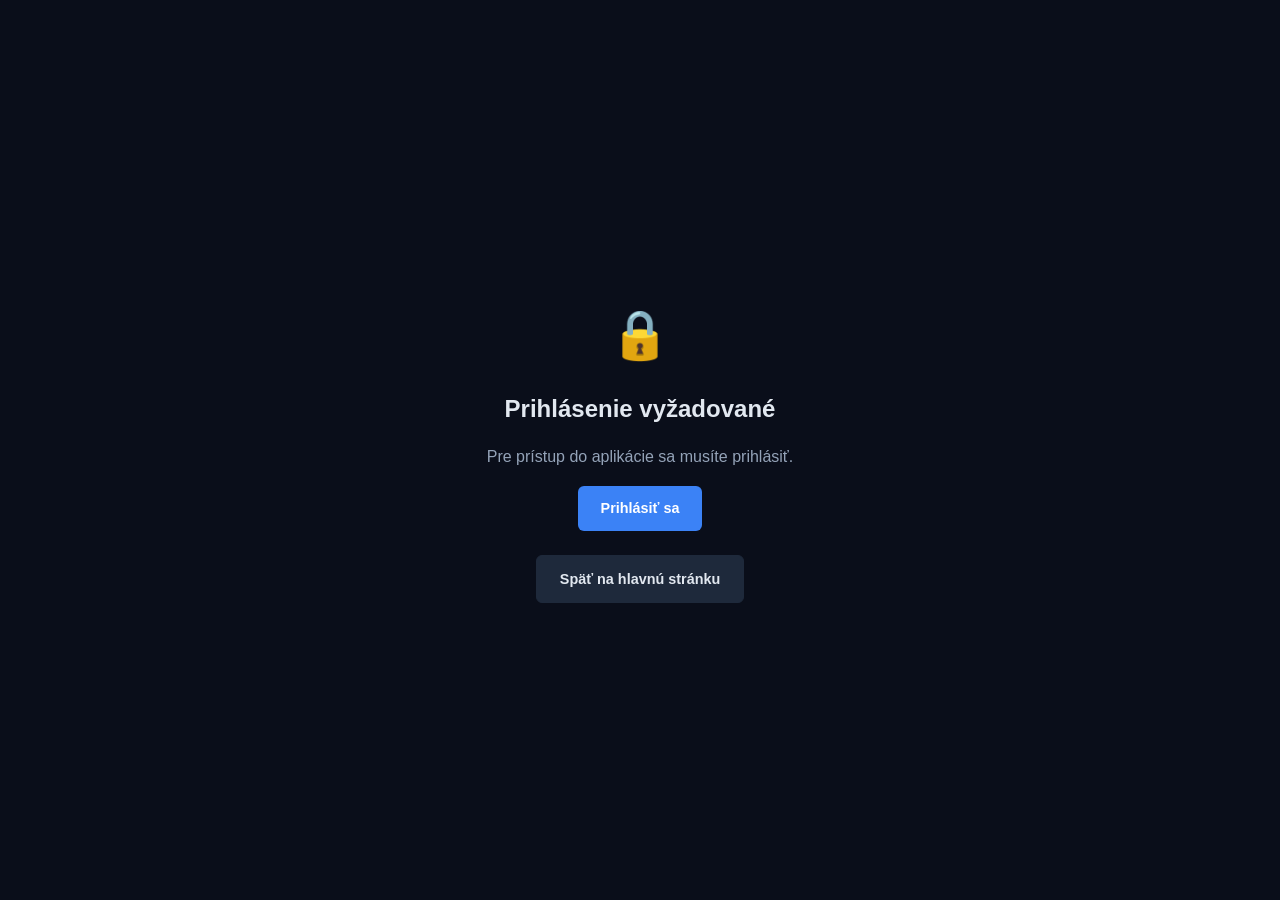
==== site/app/index.html @ be24866a "Initial release: AML Guard — compliance SaaS for SK/CZ" ====
<!DOCTYPE html>
<html lang="sk">
<head>
  <meta charset="UTF-8">
  <meta name="viewport" content="width=device-width, initial-scale=1.0">
  <title>AML Guard — App</title>
  <link rel="stylesheet" href="../css/app.css">
  <style>
    /* ── AUTH STATE ── */
    .auth-checking, .auth-failed { display: flex; min-height: 100vh; align-items: center; justify-content: center; flex-direction: column; gap: 1rem; }
    .auth-checking .spinner { width: 40px; height: 40px; border: 3px solid var(--border); border-top-color: var(--accent); border-radius: 50%; animation: spin 0.8s linear infinite; }
    @keyframes spin { to { transform: rotate(360deg); } }
    .app-shell { display: none; }
  </style>
</head>
<body>

<!-- AUTH CHECKING -->
<div id="auth-checking" class="auth-checking">
  <div class="spinner"></div>
  <p style="color: var(--text-muted);">Načítavam...</p>
</div>

<!-- AUTH FAILED / LOGIN REQUIRED -->
<div id="auth-failed" class="auth-failed" style="display:none;">
  <div style="font-size: 3rem;">🔒</div>
  <h2>Prihlásenie vyžadované</h2>
  <p style="color: var(--text-muted);">Pre prístup do aplikácie sa musíte prihlásiť.</p>
  <a href="login.html" class="btn btn-primary">Prihlásiť sa</a>
  <a href="../index.html" class="btn btn-secondary" style="margin-top: 0.5rem;">Späť na hlavnú stránku</a>
</div>

<!-- APP SHELL -->
<div id="app-shell" class="app-shell">
  <div class="app-layout">
    <!-- Sidebar -->
    <aside class="sidebar" id="sidebar">
      <div class="sidebar-logo"><span>🛡️</span> AML <span>Guard</span></div>
      <nav class="sidebar-nav" id="sidebar-nav">
        <a href="#dashboard" class="active" data-page="dashboard"><span class="nav-icon">📊</span> Dashboard</a>
        
        <div class="nav-section">Dokumenty</div>
        <a href="#policy" data-page="policy"><span class="nav-icon">📋</span> AML Politika</a>
        
        <div class="nav-section">Previerky</div>
        <a href="#cdd" data-page="cdd"><span class="nav-icon">🪪</span> KYC / CDD</a>
        <a href="#ubo" data-page="ubo"><span class="nav-icon">🏛️</span> Register UBO</a>
        
        <div class="nav-section">Reportovanie</div>
        <a href="#str" data-page="str"><span class="nav-icon">🚨</span> Podozrivé obchody</a>
        
        <div class="nav-section">Compliance</div>
        <a href="#training" data-page="training"><span class="nav-icon">🎓</span> Školenia</a>
        
        <div class="nav-section">Nastavenia</div>
        <a href="#settings" data-page="settings"><span class="nav-icon">⚙️</span> Nastavenia</a>
        <a href="#" id="logout-btn" style="color: var(--red);"><span class="nav-icon">🚪</span> Odhlásiť</a>
      </nav>
    </aside>

    <!-- Main Content -->
    <main class="main-content" id="main-content">
      <!-- Top bar -->
      <div class="top-bar" id="top-bar">
        <h1 id="page-title">Dashboard</h1>
        <div class="user-info">
          <span id="user-display-name">Používateľ</span>
          <span style="color: var(--text-muted);">|</span>
          <span id="company-display" style="font-size: 0.85rem;"></span>
        </div>
      </div>

      <!-- Page content -->
      <div id="page-content">
        <!-- Loaded dynamically -->
      </div>
    </main>
  </div>
</div>

<script src="../js/supabase-mock.js"></script>
<script src="../js/app.js"></script>
</body>
</html>
---- site/css/app.css ----
/* ── AML Guard — Application Styles ── */

:root {
  --bg: #0a0e1a;
  --bg-card: #111827;
  --bg-card-hover: #1a2235;
  --text: #e2e8f0;
  --text-muted: #94a3b8;
  --accent: #3b82f6;
  --accent-hover: #2563eb;
  --green: #22c55e;
  --green-bg: rgba(34, 197, 94, 0.1);
  --yellow: #eab308;
  --yellow-bg: rgba(234, 179, 8, 0.1);
  --red: #ef4444;
  --red-bg: rgba(239, 68, 68, 0.1);
  --orange: #f97316;
  --border: #1e293b;
  --radius: 10px;
  --shadow: 0 4px 24px rgba(0, 0, 0, 0.3);
}

* { box-sizing: border-box; margin: 0; padding: 0; }
body {
  font-family: -apple-system, BlinkMacSystemFont, 'Segoe UI', Roboto, sans-serif;
  background: var(--bg);
  color: var(--text);
  line-height: 1.6;
  min-height: 100vh;
}
a { color: var(--accent); text-decoration: none; }
a:hover { text-decoration: underline; }

/* ── LAYOUT ── */
.app-layout {
  display: flex;
  min-height: 100vh;
}

/* ── SIDEBAR ── */
.sidebar {
  width: 240px;
  background: var(--bg-card);
  border-right: 1px solid var(--border);
  padding: 1.5rem;
  display: flex;
  flex-direction: column;
  flex-shrink: 0;
  position: fixed;
  top: 0;
  left: 0;
  height: 100vh;
  z-index: 50;
  overflow-y: auto;
}
.sidebar-logo {
  font-size: 1.1rem;
  font-weight: 700;
  margin-bottom: 2rem;
  display: flex;
  align-items: center;
  gap: 0.5rem;
}
.sidebar-logo span { color: var(--accent); }
.sidebar-nav { flex: 1; }
.sidebar-nav a {
  display: flex;
  align-items: center;
  gap: 0.7rem;
  padding: 0.7rem 0.8rem;
  border-radius: 8px;
  color: var(--text-muted);
  font-size: 0.9rem;
  transition: all 0.2s;
  margin-bottom: 0.2rem;
}
.sidebar-nav a:hover {
  background: var(--bg-card-hover);
  color: var(--text);
  text-decoration: none;
}
.sidebar-nav a.active {
  background: rgba(59, 130, 246, 0.1);
  color: var(--accent);
  font-weight: 600;
}
.sidebar-nav a .nav-icon { font-size: 1.1rem; }
.sidebar-nav .nav-section {
  font-size: 0.7rem;
  text-transform: uppercase;
  letter-spacing: 0.05em;
  color: var(--text-muted);
  padding: 1rem 0.8rem 0.3rem;
  opacity: 0.6;
}

/* ── MAIN CONTENT ── */
.main-content {
  margin-left: 240px;
  flex: 1;
  padding: 1.5rem 2rem;
  max-width: 1100px;
}
@media (max-width: 768px) {
  .sidebar { display: none; }
  .main-content { margin-left: 0; padding: 1rem; }
}

/* ── TOP BAR ── */
.top-bar {
  display: flex;
  align-items: center;
  justify-content: space-between;
  margin-bottom: 2rem;
  padding-bottom: 1rem;
  border-bottom: 1px solid var(--border);
}
.top-bar h1 { font-size: 1.5rem; font-weight: 700; }
.top-bar .user-info {
  display: flex;
  align-items: center;
  gap: 0.8rem;
  font-size: 0.9rem;
  color: var(--text-muted);
}

/* ── CARDS ── */
.card {
  background: var(--bg-card);
  border: 1px solid var(--border);
  border-radius: var(--radius);
  padding: 1.5rem;
  margin-bottom: 1.5rem;
}
.card-header {
  display: flex;
  align-items: center;
  justify-content: space-between;
  margin-bottom: 1rem;
}
.card-header h2 { font-size: 1.1rem; font-weight: 600; }
.card-header .card-action { font-size: 0.85rem; color: var(--accent); cursor: pointer; }

/* ── STATS GRID ── */
.stats-grid {
  display: grid;
  grid-template-columns: repeat(auto-fit, minmax(180px, 1fr));
  gap: 1rem;
  margin-bottom: 1.5rem;
}
.stat-card {
  background: var(--bg-card);
  border: 1px solid var(--border);
  border-radius: var(--radius);
  padding: 1.2rem;
}
.stat-card .stat-value { font-size: 1.8rem; font-weight: 700; }
.stat-card .stat-label { font-size: 0.85rem; color: var(--text-muted); margin-top: 0.2rem; }
.stat-card .stat-icon { font-size: 1.5rem; margin-bottom: 0.5rem; }

/* ── FORMS ── */
.form-group { margin-bottom: 1.2rem; }
.form-group label {
  display: block;
  font-weight: 500;
  margin-bottom: 0.4rem;
  font-size: 0.9rem;
}
.form-group .hint {
  font-size: 0.8rem;
  color: var(--text-muted);
  margin-bottom: 0.4rem;
}
input[type="text"], input[type="email"], input[type="password"], input[type="date"], input[type="number"],
textarea, select {
  width: 100%;
  padding: 0.7rem 0.9rem;
  background: #0f172a;
  border: 1px solid var(--border);
  border-radius: 6px;
  color: var(--text);
  font-size: 0.9rem;
  transition: border-color 0.2s;
  font-family: inherit;
}
input:focus, textarea:focus, select:focus {
  outline: none;
  border-color: var(--accent);
  box-shadow: 0 0 0 3px rgba(59, 130, 246, 0.15);
}
textarea { min-height: 80px; resize: vertical; }
.form-row {
  display: grid;
  grid-template-columns: 1fr 1fr;
  gap: 1rem;
}
@media (max-width: 640px) { .form-row { grid-template-columns: 1fr; } }

/* ── BUTTONS ── */
.btn {
  display: inline-flex; align-items: center; gap: 0.5rem;
  padding: 0.7rem 1.4rem; border-radius: 6px; font-weight: 600;
  font-size: 0.9rem; cursor: pointer; transition: all 0.2s; border: none;
}
.btn-primary { background: var(--accent); color: white; }
.btn-primary:hover { background: var(--accent-hover); transform: translateY(-1px); }
.btn-primary:disabled { opacity: 0.5; cursor: not-allowed; transform: none; }
.btn-secondary { background: #1e293b; color: var(--text); border: 1px solid var(--border); }
.btn-secondary:hover { background: #334155; }
.btn-success { background: var(--green); color: white; }
.btn-danger { background: var(--red); color: white; }
.btn-sm { padding: 0.4rem 0.8rem; font-size: 0.8rem; }
.btn-group { display: flex; gap: 0.7rem; flex-wrap: wrap; margin-top: 1rem; }

/* ── TABLES ── */
.table-container { overflow-x: auto; }
table {
  width: 100%; border-collapse: collapse; font-size: 0.9rem;
}
th {
  text-align: left; padding: 0.7rem 0.8rem; font-weight: 600;
  color: var(--text-muted); border-bottom: 1px solid var(--border);
  font-size: 0.8rem;
}
td {
  padding: 0.7rem 0.8rem; border-bottom: 1px solid rgba(255, 255, 255, 0.03);
}
tr:hover td { background: rgba(59, 130, 246, 0.03); }
tr:last-child td { border-bottom: none; }

/* ── BADGES / TAGS ── */
.badge {
  display: inline-flex; align-items: center; gap: 0.3rem;
  padding: 0.2rem 0.6rem; border-radius: 12px; font-size: 0.75rem;
  font-weight: 600;
}
.badge-green { background: var(--green-bg); color: var(--green); }
.badge-yellow { background: var(--yellow-bg); color: var(--yellow); }
.badge-red { background: var(--red-bg); color: var(--red); }
.badge-blue { background: rgba(59, 130, 246, 0.1); color: var(--accent); }

/* ── COMPLIANCE SCORE ── */
.score-circle {
  width: 80px; height: 80px; border-radius: 50%;
  display: flex; align-items: center; justify-content: center;
  font-size: 1.5rem; font-weight: 800;
  margin: 0 auto 0.5rem;
}
.score-circle.excellent { background: var(--green-bg); color: var(--green); border: 3px solid var(--green); }
.score-circle.good { background: var(--yellow-bg); color: var(--yellow); border: 3px solid var(--yellow); }
.score-circle.poor { background: var(--red-bg); color: var(--red); border: 3px solid var(--red); }

/* ── MODAL ── */
.modal-overlay {
  display: none; position: fixed; top: 0; left: 0; right: 0; bottom: 0;
  background: rgba(0, 0, 0, 0.6); z-index: 100; align-items: center; justify-content: center;
}
.modal-overlay.active { display: flex; }
.modal {
  background: var(--bg-card); border: 1px solid var(--border);
  border-radius: var(--radius); padding: 2rem; max-width: 500px; width: 90%;
  max-height: 80vh; overflow-y: auto;
}
.modal h2 { margin-bottom: 1rem; }

/* ── AUTH PAGES ── */
.auth-page {
  display: flex; min-height: 100vh; align-items: center; justify-content: center;
  padding: 1.5rem;
}
.auth-card {
  background: var(--bg-card); border: 1px solid var(--border);
  border-radius: var(--radius); padding: 2.5rem; max-width: 420px; width: 100%;
}
.auth-card .logo { font-size: 1.5rem; font-weight: 700; text-align: center; margin-bottom: 2rem; }
.auth-card .logo span { color: var(--accent); }
.auth-card .tabs {
  display: flex; border-bottom: 1px solid var(--border); margin-bottom: 1.5rem;
}
.auth-card .tab {
  flex: 1; text-align: center; padding: 0.8rem; cursor: pointer;
  color: var(--text-muted); font-weight: 500; border-bottom: 2px solid transparent;
}
.auth-card .tab.active { color: var(--accent); border-bottom-color: var(--accent); }
.auth-card .error { color: var(--red); font-size: 0.85rem; margin-top: 0.5rem; display: none; }
.auth-card .error.show { display: block; }
.auth-card .success { color: var(--green); font-size: 0.85rem; margin-top: 0.5rem; display: none; }
.auth-card .success.show { display: block; }

/* ── STATUS CHECKLIST ── */
.checklist { list-style: none; }
.checklist li {
  padding: 0.5rem 0; display: flex; align-items: center; gap: 0.7rem;
  border-bottom: 1px solid rgba(255, 255, 255, 0.03);
}
.checklist li:last-child { border-bottom: none; }
.checklist .check { width: 20px; text-align: center; }
.checklist .check.done { color: var(--green); }
.checklist .check.missing { color: var(--text-muted); }

/* ── RESPONSIVE ── */
@media (max-width: 640px) {
  .stats-grid { grid-template-columns: repeat(2, 1fr); }
  .btn-group { flex-direction: column; }
  .btn-group .btn { width: 100%; justify-content: center; }
}
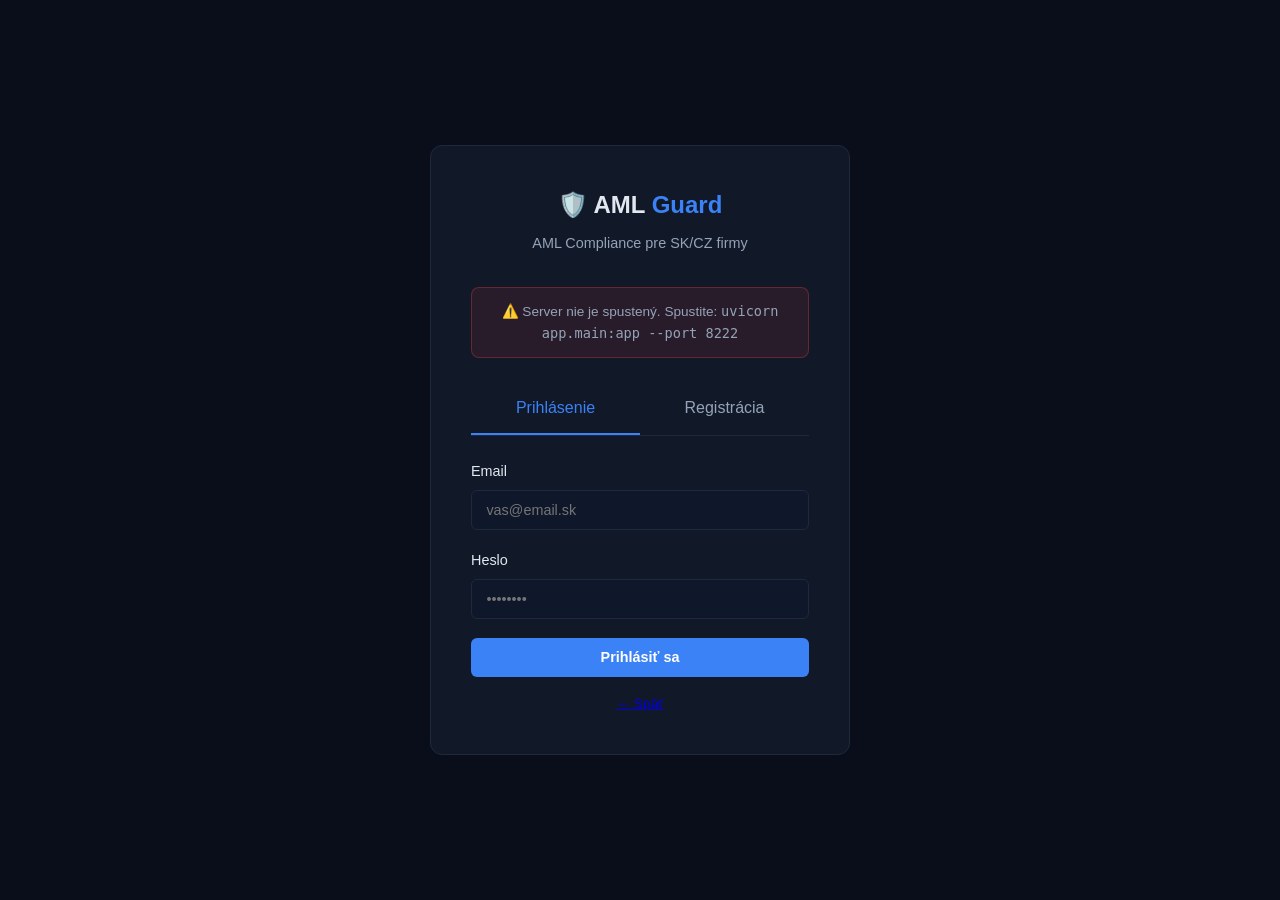
==== commit f102b4d1: "Full backend + frontend connected to real API - FastAPI backend with 22 REST endpoints - JWT auth, S" ====
--- a/site/app/index.html
+++ b/site/app/index.html
@@ -4,81 +4,532 @@
   <meta charset="UTF-8">
   <meta name="viewport" content="width=device-width, initial-scale=1.0">
   <title>AML Guard — App</title>
-  <link rel="stylesheet" href="../css/app.css">
   <style>
-    /* ── AUTH STATE ── */
-    .auth-checking, .auth-failed { display: flex; min-height: 100vh; align-items: center; justify-content: center; flex-direction: column; gap: 1rem; }
-    .auth-checking .spinner { width: 40px; height: 40px; border: 3px solid var(--border); border-top-color: var(--accent); border-radius: 50%; animation: spin 0.8s linear infinite; }
+    * { box-sizing: border-box; margin: 0; padding: 0; }
+    :root { --bg: #0a0e1a; --bg-card: #111827; --text: #e2e8f0; --text-muted: #94a3b8; --accent: #3b82f6; --green: #22c55e; --green-bg: rgba(34,197,94,0.1); --yellow: #eab308; --yellow-bg: rgba(234,179,8,0.1); --red: #ef4444; --red-bg: rgba(239,68,68,0.1); --border: #1e293b; --radius: 10px; }
+    body { font-family: -apple-system, BlinkMacSystemFont, 'Segoe UI', Roboto, sans-serif; background: var(--bg); color: var(--text); line-height: 1.6; min-height: 100vh; }
+    a { color: var(--accent); text-decoration: none; }
+
+    .loading-full { display: flex; min-height: 100vh; align-items: center; justify-content: center; flex-direction: column; gap: 1rem; }
+    .spinner { width: 40px; height: 40px; border: 3px solid var(--border); border-top-color: var(--accent); border-radius: 50%; animation: spin .8s linear infinite; }
     @keyframes spin { to { transform: rotate(360deg); } }
-    .app-shell { display: none; }
+
+    .app-layout { display: flex; min-height: 100vh; }
+    .sidebar { width: 230px; background: var(--bg-card); border-right: 1px solid var(--border); padding: 1.5rem; display: flex; flex-direction: column; flex-shrink: 0; position: fixed; top: 0; left: 0; height: 100vh; overflow-y: auto; }
+    .sidebar-logo { font-size: 1.1rem; font-weight: 700; margin-bottom: 2rem; } .sidebar-logo span { color: var(--accent); }
+    .sidebar-nav a { display: flex; align-items: center; gap: .7rem; padding: .7rem .8rem; border-radius: 8px; color: var(--text-muted); font-size: .9rem; margin-bottom: .2rem; }
+    .sidebar-nav a:hover { background: rgba(59,130,246,0.1); color: var(--text); }
+    .sidebar-nav a.active { background: rgba(59,130,246,0.15); color: var(--accent); font-weight: 600; }
+    .sidebar-nav .sec { font-size: .7rem; text-transform: uppercase; letter-spacing: .05em; color: var(--text-muted); padding: 1rem .8rem .3rem; opacity: .6; }
+    .sidebar-nav #logout-btn { color: var(--red); margin-top: 1rem; }
+
+    .main-content { margin-left: 230px; flex: 1; padding: 1.5rem 2rem; max-width: 1100px; }
+
+    .top-bar { display: flex; align-items: center; justify-content: space-between; margin-bottom: 2rem; padding-bottom: 1rem; border-bottom: 1px solid var(--border); }
+    .top-bar h1 { font-size: 1.4rem; font-weight: 700; }
+    .top-bar .info { font-size: .85rem; color: var(--text-muted); text-align: right; }
+
+    .card { background: var(--bg-card); border: 1px solid var(--border); border-radius: var(--radius); padding: 1.5rem; margin-bottom: 1.5rem; }
+    .card-h { display: flex; align-items: center; justify-content: space-between; margin-bottom: 1rem; }
+    .card-h h2 { font-size: 1.1rem; font-weight: 600; }
+
+    .stats-grid { display: grid; grid-template-columns: repeat(auto-fit, minmax(160px, 1fr)); gap: 1rem; margin-bottom: 1.5rem; }
+    .stat-card { background: var(--bg-card); border: 1px solid var(--border); border-radius: var(--radius); padding: 1.2rem; text-align: center; }
+    .stat-card .val { font-size: 1.8rem; font-weight: 700; }
+    .stat-card .lbl { font-size: .8rem; color: var(--text-muted); margin-top: .2rem; }
+    .stat-card .ico { font-size: 1.5rem; margin-bottom: .5rem; }
+
+    .btn { display: inline-flex; align-items: center; gap: .5rem; padding: .7rem 1.4rem; border-radius: 6px; font-weight: 600; font-size: .9rem; cursor: pointer; border: none; transition: all .2s; }
+    .btn-primary { background: var(--accent); color: white; } .btn-primary:hover { background: #2563eb; }
+    .btn-secondary { background: #1e293b; color: var(--text); border: 1px solid var(--border); } .btn-secondary:hover { background: #334155; }
+    .btn-group { display: flex; gap: .7rem; flex-wrap: wrap; margin-top: 1rem; }
+    .btn-sm { padding: .4rem .8rem; font-size: .8rem; }
+
+    .badge { display: inline-flex; padding: .15rem .5rem; border-radius: 10px; font-size: .75rem; font-weight: 600; }
+    .badge-green { background: var(--green-bg); color: var(--green); }
+    .badge-red { background: var(--red-bg); color: var(--red); }
+    .badge-yellow { background: var(--yellow-bg); color: var(--yellow); }
+    .badge-blue { background: rgba(59,130,246,0.1); color: var(--accent); }
+
+    .score-circle { width: 80px; height: 80px; border-radius: 50%; display: flex; align-items: center; justify-content: center; font-size: 1.5rem; font-weight: 800; margin: 0 auto .5rem; }
+    .score-circle.good { background: var(--green-bg); color: var(--green); border: 3px solid var(--green); }
+    .score-circle.ok { background: var(--yellow-bg); color: var(--yellow); border: 3px solid var(--yellow); }
+    .score-circle.bad { background: var(--red-bg); color: var(--red); border: 3px solid var(--red); }
+
+    .checklist { list-style: none; }
+    .checklist li { padding: .5rem 0; display: flex; align-items: center; gap: .7rem; border-bottom: 1px solid rgba(255,255,255,.03); }
+    .checklist li:last-child { border-bottom: none; }
+    .checklist .check.done { color: var(--green); }
+    .checklist .check.miss { color: var(--text-muted); }
+
+    .table-wrap { overflow-x: auto; }
+    table { width: 100%; border-collapse: collapse; font-size: .9rem; }
+    th { text-align: left; padding: .7rem .8rem; font-weight: 600; color: var(--text-muted); border-bottom: 1px solid var(--border); font-size: .8rem; }
+    td { padding: .7rem .8rem; border-bottom: 1px solid rgba(255,255,255,.03); }
+    tr:hover td { background: rgba(59,130,246,.03); }
+
+    .form-group { margin-bottom: 1.2rem; }
+    .form-group label { display: block; font-weight: 500; margin-bottom: .4rem; font-size: .9rem; }
+    .form-group .hint { font-size: .8rem; color: var(--text-muted); margin-bottom: .4rem; }
+    input, textarea, select { width: 100%; padding: .7rem .9rem; background: #0f172a; border: 1px solid var(--border); border-radius: 6px; color: var(--text); font-size: .9rem; font-family: inherit; }
+    input:focus, textarea:focus, select:focus { outline: none; border-color: var(--accent); }
+    .form-row { display: grid; grid-template-columns: 1fr 1fr; gap: 1rem; }
+
+    .page { display: none; }
+    .page.active { display: block; }
+
+    pre.policy-text { background: #0f172a; padding: 1rem; border-radius: 8px; font-size: .8rem; line-height: 1.4; max-height: 400px; overflow-y: auto; white-space: pre-wrap; color: #cbd5e1; }
+    .status-bar { background: rgba(59,130,246,.08); border: 1px solid rgba(59,130,246,.2); border-radius: 8px; padding: .5rem .8rem; font-size: .8rem; color: var(--text-muted); margin-bottom: 1.5rem; display: flex; justify-content: space-between; }
+    .status-bar strong { color: var(--accent); }
+
+    @media (max-width: 768px) { .sidebar { display: none; } .main-content { margin-left: 0; padding: 1rem; } .stats-grid { grid-template-columns: repeat(2, 1fr); } .form-row { grid-template-columns: 1fr; } }
   </style>
 </head>
 <body>
 
-<!-- AUTH CHECKING -->
-<div id="auth-checking" class="auth-checking">
+<div id="checking" class="loading-full">
   <div class="spinner"></div>
-  <p style="color: var(--text-muted);">Načítavam...</p>
+  <p style="color:var(--text-muted);">Prihlasujem...</p>
 </div>
 
-<!-- AUTH FAILED / LOGIN REQUIRED -->
-<div id="auth-failed" class="auth-failed" style="display:none;">
-  <div style="font-size: 3rem;">🔒</div>
-  <h2>Prihlásenie vyžadované</h2>
-  <p style="color: var(--text-muted);">Pre prístup do aplikácie sa musíte prihlásiť.</p>
-  <a href="login.html" class="btn btn-primary">Prihlásiť sa</a>
-  <a href="../index.html" class="btn btn-secondary" style="margin-top: 0.5rem;">Späť na hlavnú stránku</a>
-</div>
-
-<!-- APP SHELL -->
-<div id="app-shell" class="app-shell">
+<div id="app-shell" style="display:none;">
   <div class="app-layout">
-    <!-- Sidebar -->
-    <aside class="sidebar" id="sidebar">
+    <aside class="sidebar">
       <div class="sidebar-logo"><span>🛡️</span> AML <span>Guard</span></div>
-      <nav class="sidebar-nav" id="sidebar-nav">
-        <a href="#dashboard" class="active" data-page="dashboard"><span class="nav-icon">📊</span> Dashboard</a>
-        
-        <div class="nav-section">Dokumenty</div>
-        <a href="#policy" data-page="policy"><span class="nav-icon">📋</span> AML Politika</a>
-        
-        <div class="nav-section">Previerky</div>
-        <a href="#cdd" data-page="cdd"><span class="nav-icon">🪪</span> KYC / CDD</a>
-        <a href="#ubo" data-page="ubo"><span class="nav-icon">🏛️</span> Register UBO</a>
-        
-        <div class="nav-section">Reportovanie</div>
-        <a href="#str" data-page="str"><span class="nav-icon">🚨</span> Podozrivé obchody</a>
-        
-        <div class="nav-section">Compliance</div>
-        <a href="#training" data-page="training"><span class="nav-icon">🎓</span> Školenia</a>
-        
-        <div class="nav-section">Nastavenia</div>
-        <a href="#settings" data-page="settings"><span class="nav-icon">⚙️</span> Nastavenia</a>
-        <a href="#" id="logout-btn" style="color: var(--red);"><span class="nav-icon">🚪</span> Odhlásiť</a>
+      <nav class="sidebar-nav">
+        <a href="#" data-page="dashboard" class="active">📊 Dashboard</a>
+        <div class="sec">Dokumenty</div>
+        <a href="#" data-page="policy">📋 AML politika</a>
+        <div class="sec">Previerky</div>
+        <a href="#" data-page="cdd">🪪 KYC / CDD</a>
+        <a href="#" data-page="ubo">🏛️ Register UBO</a>
+        <div class="sec">Reportovanie</div>
+        <a href="#" data-page="str">🚨 Podozrivé obchody</a>
+        <div class="sec">Compliance</div>
+        <a href="#" data-page="training">🎓 Školenia</a>
+        <div class="sec">Nastavenia</div>
+        <a href="#" data-page="settings">⚙️ Nastavenia</a>
+        <a href="#" id="logout-btn">🚪 Odhlásiť</a>
       </nav>
     </aside>
-
-    <!-- Main Content -->
-    <main class="main-content" id="main-content">
-      <!-- Top bar -->
-      <div class="top-bar" id="top-bar">
+    <main class="main-content">
+      <div class="top-bar">
         <h1 id="page-title">Dashboard</h1>
-        <div class="user-info">
-          <span id="user-display-name">Používateľ</span>
-          <span style="color: var(--text-muted);">|</span>
-          <span id="company-display" style="font-size: 0.85rem;"></span>
+        <div class="info">
+          <div id="user-name">—</div>
+          <div id="company-name" style="font-size:.8rem;opacity:.7;">—</div>
         </div>
       </div>
 
-      <!-- Page content -->
-      <div id="page-content">
-        <!-- Loaded dynamically -->
-      </div>
+      <div id="page-dashboard" class="page active"></div>
+      <div id="page-policy" class="page"></div>
+      <div id="page-cdd" class="page"></div>
+      <div id="page-ubo" class="page"></div>
+      <div id="page-str" class="page"></div>
+      <div id="page-training" class="page"></div>
+      <div id="page-settings" class="page"></div>
     </main>
   </div>
 </div>
 
-<script src="../js/supabase-mock.js"></script>
-<script src="../js/app.js"></script>
+<script src="../js/api.js"></script>
+<script>
+// ─── APP STATE ───
+let currentPage = 'dashboard';
+let userData = null;
+
+// ─── AUTH CHECK ───
+(async function() {
+  const token = API.token;
+  if (!token) { window.location.href = 'login.html'; return; }
+  
+  try {
+    userData = await API.auth.me();
+    document.getElementById('checking').style.display = 'none';
+    document.getElementById('app-shell').style.display = 'block';
+    document.getElementById('user-name').textContent = userData.user.full_name;
+    document.getElementById('company-name').textContent = userData.company?.name || '';
+    setupNav();
+    showPage('dashboard');
+  } catch(e) {
+    console.error('Auth failed:', e);
+    API.token = null;
+    window.location.href = 'login.html';
+  }
+})();
+
+function setupNav() {
+  document.querySelectorAll('.sidebar-nav a[data-page]').forEach(el => {
+    el.addEventListener('click', e => {
+      e.preventDefault();
+      showPage(el.dataset.page);
+    });
+  });
+  document.getElementById('logout-btn').addEventListener('click', e => {
+    e.preventDefault();
+    API.auth.logout();
+    window.location.href = 'login.html';
+  });
+}
+
+function showPage(page) {
+  currentPage = page;
+  document.querySelectorAll('.sidebar-nav a[data-page]').forEach(el => el.classList.toggle('active', el.dataset.page === page));
+  document.querySelectorAll('.page').forEach(el => el.classList.remove('active'));
+  const titles = { dashboard:'Dashboard', policy:'AML politika', cdd:'KYC / CDD', ubo:'Register UBO', str:'Podozrivé obchody', training:'Školenia', settings:'Nastavenia' };
+  document.getElementById('page-title').textContent = titles[page] || 'Dashboard';
+  document.getElementById(`page-${page}`).classList.add('active');
+  
+  switch(page) {
+    case 'dashboard': renderDashboard(); break;
+    case 'policy': renderPolicyPage(); break;
+    case 'cdd': renderCDDPage(); break;
+    case 'ubo': renderUBOPage(); break;
+    case 'str': renderSTRPage(); break;
+    case 'training': renderTrainingPage(); break;
+    case 'settings': renderSettingsPage(); break;
+  }
+}
+
+// ─── DASHBOARD ───
+async function renderDashboard() {
+  try { userData = await API.auth.me(); } catch(e) {}
+  const d = userData.dashboard;
+  const c = userData.company;
+  
+  const scoreClass = d.compliance_score >= 80 ? 'good' : d.compliance_score >= 50 ? 'ok' : 'bad';
+  const scoreEmoji = d.compliance_score >= 80 ? '🟢' : d.compliance_score >= 50 ? '🟡' : '🔴';
+  
+  document.getElementById('page-dashboard').innerHTML = `
+    <div class="stats-grid">
+      <div class="stat-card"><div class="ico">📋</div><div class="val">${d.stats.policies ? '✅' : '❌'}</div><div class="lbl">AML politika</div></div>
+      <div class="stat-card"><div class="ico">🪪</div><div class="val">${d.stats.cdd_records}</div><div class="lbl">KYC záznamov</div></div>
+      <div class="stat-card"><div class="ico">🏛️</div><div class="val">${d.stats.ubo_records}</div><div class="lbl">UBO záznamov</div></div>
+      <div class="stat-card"><div class="ico">${d.stats.training_valid ? '✅' : '⚠️'}</div><div class="val">${d.stats.training_valid ? 'OK' : 'Chýba'}</div><div class="lbl">Školenie</div></div>
+    </div>
+    <div style="display:grid;grid-template-columns:1fr 1fr;gap:1.5rem;">
+      <div class="card" style="text-align:center;">
+        <h2 style="margin-bottom:1rem;">${scoreEmoji} Compliance Score</h2>
+        <div class="score-circle ${scoreClass}">${d.compliance_score}%</div>
+        <p style="color:var(--text-muted);font-size:.85rem;">
+          ${d.compliance_score === 100 ? 'Všetko v poriadku.' : d.compliance_score >= 80 ? 'Dobrý stav.' : d.compliance_score >= 50 ? 'Niektoré veci chýbajú.' : 'Viaceré povinnosti nie sú splnené.'}
+        </p>
+      </div>
+      <div class="card">
+        <h2 style="margin-bottom:1rem;">📌 Čo treba</h2>
+        <ul class="checklist">
+          ${d.checklist.map(x => `<li><span class="check ${x.done ? 'done' : 'miss'}">${x.done ? '✓' : '○'}</span><span>${x.done ? '✅ ' : ''}${x.item}</span></li>`).join('')}
+        </ul>
+      </div>
+    </div>
+    <div class="card" style="margin-top:1rem;">
+      <h2 style="margin-bottom:.8rem;">⚡ Rýchle akcie</h2>
+      <div class="btn-group">
+        <button class="btn btn-primary" onclick="showPage('policy')">📋 ${d.stats.policies ? 'Upraviť' : 'Vytvoriť'} AML politiku</button>
+        <button class="btn btn-secondary" onclick="showPage('cdd')">🪪 Nová KYC previerka</button>
+        <button class="btn btn-secondary" onclick="showPage('training')">🎓 Školenie</button>
+      </div>
+    </div>
+  `;
+}
+
+// ─── POLICY PAGE ───
+async function renderPolicyPage() {
+  const el = document.getElementById('page-policy');
+  try {
+    const data = await API.policy.list();
+    if (data.policies.length > 0) {
+      const p = data.policies[0];
+      el.innerHTML = `
+        <div class="status-bar"><span>✅ Aktívna politika od ${new Date(p.created_at).toLocaleDateString('sk-SK')}</span><strong>v.${p.version}</strong></div>
+        <div class="card">
+          <div class="card-h"><h2>📋 AML politika</h2><button class="btn btn-sm btn-primary" onclick="generatePolicyForm()">+ Nová verzia</button></div>
+          <p style="color:var(--text-muted);margin-bottom:1rem;">Aktívna politika je platná do ${new Date(p.valid_until).toLocaleDateString('sk-SK')}.</p>
+          <div class="btn-group">
+            <button class="btn btn-secondary btn-sm" onclick="generatePolicyForm()">📝 Upraviť</button>
+            <button class="btn btn-secondary btn-sm" onclick="if(confirm('PDF report bol vygenerovaný na serveri.')){}">📥 Stiahnuť PDF</button>
+          </div>
+        </div>
+      `;
+    } else {
+      generatePolicyForm();
+    }
+  } catch(e) {
+    el.innerHTML = `<div class="card"><p style="color:var(--red);">Chyba: ${e.message}</p></div>`;
+  }
+}
+
+function generatePolicyForm() {
+  const el = document.getElementById('page-policy');
+  const c = userData.company;
+  el.innerHTML = `
+    <div class="card">
+      <div class="card-h"><h2>📝 Generovať AML politiku</h2></div>
+      <div class="form-group"><label>Názov spoločnosti</label><input id="gp_name" value="${c?.name || ''}"></div>
+      <div class="form-row">
+        <div class="form-group"><label>IČO</label><input id="gp_ico" value="${c?.ico || ''}"></div>
+        <div class="form-group"><label>Počet zamestnancov</label><input id="gp_emp" value="${c?.employee_count || 1}"></div>
+      </div>
+      <div class="form-group"><label>Zodpovedná osoba</label><input id="gp_co" value="${userData.user.full_name}"></div>
+      <div class="form-group"><label>Kontakt (CO)</label><input id="gp_contact" value="${userData.user.email}"></div>
+      <div class="form-row">
+        <div class="form-group"><label>Typ činnosti</label><select id="gp_type"><option value="realestate">Realitná kancelária</option><option value="accounting">Účtovná firma</option><option value="auto">Predajca áut</option></select></div>
+        <div class="form-group"><label>Miera rizika</label><select id="gp_risk"><option value="low">Nízka</option><option value="medium">Stredná</option><option value="high">Vysoká</option></select></div>
+      </div>
+      <div class="btn-group">
+        <button class="btn btn-primary" onclick="doGeneratePolicy()">📄 Vygenerovať</button>
+        <button class="btn btn-secondary" onclick="showPage('policy')">← Späť</button>
+      </div>
+    </div>
+  `;
+}
+
+async function doGeneratePolicy() {
+  const btn = document.querySelector('#page-policy .btn-primary');
+  btn.disabled = true; btn.innerHTML = 'Generujem...';
+  
+  try {
+    const result = await API.policy.generate({
+      company_name: document.getElementById('gp_name').value,
+      ico: document.getElementById('gp_ico').value,
+      business_type: document.getElementById('gp_type').value,
+      employee_count: document.getElementById('gp_emp').value,
+      co_name: document.getElementById('gp_co').value,
+      co_contact: document.getElementById('gp_contact').value,
+      risk_level: document.getElementById('gp_risk').value,
+    });
+    
+    document.getElementById('page-policy').innerHTML = `
+      <div class="status-bar" style="border-color:rgba(34,197,94,.3);background:rgba(34,197,94,.08);"><span>✅ Politika vygenerovaná</span><strong>v.${result.version}</strong></div>
+      <div class="card">
+        <h2 style="margin-bottom:1rem;">📄 AML politika — náhľad</h2>
+        <div class="policy-text">${result.policy_text.replace(/\n/g, '<br>')}</div>
+        <div class="btn-group" style="margin-top:1rem;">
+          <button class="btn btn-primary" onclick="showPage('policy')">← Späť na prehľad</button>
+          <button class="btn btn-secondary" onclick="showPage('dashboard')">📊 Dashboard</button>
+        </div>
+      </div>
+    `;
+  } catch(e) {
+    alert('Chyba: ' + e.message);
+    btn.disabled = false; btn.innerHTML = 'Vygenerovať';
+  }
+}
+
+// ─── CDD PAGE ───
+async function renderCDDPage() {
+  const el = document.getElementById('page-cdd');
+  try {
+    const data = await API.cdd.list();
+    let rows = '';
+    (data.records || []).forEach(r => {
+      const riskBadge = r.risk_level === 'low' ? 'badge-green' : r.risk_level === 'medium' ? 'badge-yellow' : 'badge-red';
+      rows += `<tr><td>${r.first_name || ''} ${r.last_name}</td><td>${r.id_document_type || '-'}</td><td><span class="badge ${riskBadge}">${r.risk_level}</span>${r.is_pep ? ' <span class="badge badge-yellow">PEP</span>' : ''}</td><td><span class="badge ${r.id_verified ? 'badge-green' : 'badge-yellow'}">${r.id_verified ? 'Overené' : 'Neoverené'}</span></td><td>${new Date(r.created_at).toLocaleDateString('sk-SK')}</td></tr>`;
+    });
+    el.innerHTML = `
+      <div class="card">
+        <div class="card-h"><h2>🪪 KYC / CDD previerky</h2><button class="btn btn-sm btn-primary" onclick="showCDDForm()">+ Nová</button></div>
+        ${data.records.length === 0 ? '<p style="color:var(--text-muted);">Zatiaľ žiadne záznamy.</p>' : `<div class="table-wrap"><table><thead><tr><th>Meno</th><th>Doklad</th><th>Riziko</th><th>Stav</th><th>Dátum</th></tr></thead><tbody>${rows}</tbody></table></div>`}
+      </div>
+    `;
+  } catch(e) { el.innerHTML = `<div class="card"><p style="color:var(--red);">Chyba: ${e.message}</p></div>`; }
+}
+
+function showCDDForm() {
+  const el = document.getElementById('page-cdd');
+  el.innerHTML = `
+    <div class="card">
+      <div class="card-h"><h2>🪪 Nová KYC previerka</h2></div>
+      <div class="form-row">
+        <div class="form-group"><label>Meno</label><input id="cdd_fn" placeholder="Peter"></div>
+        <div class="form-group"><label>Priezvisko</label><input id="cdd_ln" placeholder="Vzorový"></div>
+      </div>
+      <div class="form-row">
+        <div class="form-group"><label>Štátna príslušnosť</label><input id="cdd_nat" value="SK"></div>
+        <div class="form-group"><label>Dátum nar.</label><input id="cdd_bd" type="date"></div>
+      </div>
+      <div class="form-row">
+        <div class="form-group"><label>Typ dokladu</label><select id="cdd_doc"><option value="obciansky">Občiansky preukaz</option><option value="pas">Cestovný pas</option></select></div>
+        <div class="form-group"><label>Číslo dokladu</label><input id="cdd_docnum"></div>
+      </div>
+      <div class="form-row">
+        <div class="form-group"><label>Riziko</label><select id="cdd_risk"><option value="low">Nízke</option><option value="medium">Stredné</option><option value="high">Vysoké</option></select></div>
+        <div class="form-group"><label>PEP osoba?</label><select id="cdd_pep"><option value="false">Nie</option><option value="true">Áno</option></select></div>
+      </div>
+      <div class="btn-group">
+        <button class="btn btn-primary" onclick="doCreateCDD()">💾 Uložiť</button>
+        <button class="btn btn-secondary" onclick="showPage('cdd')">← Späť</button>
+      </div>
+    </div>
+  `;
+}
+
+async function doCreateCDD() {
+  try {
+    await API.cdd.create({
+      last_name: document.getElementById('cdd_ln').value,
+      first_name: document.getElementById('cdd_fn').value,
+      nationality: document.getElementById('cdd_nat').value,
+      birth_date: document.getElementById('cdd_bd').value || '',
+      id_document_type: document.getElementById('cdd_doc').value,
+      id_document_number: document.getElementById('cdd_docnum').value,
+      risk_level: document.getElementById('cdd_risk').value,
+      is_pep: document.getElementById('cdd_pep').value === 'true',
+    });
+    showPage('cdd');
+  } catch(e) { alert('Chyba: ' + e.message); }
+}
+
+// ─── UBO PAGE ───
+async function renderUBOPage() {
+  const el = document.getElementById('page-ubo');
+  try {
+    const data = await API.ubo.list();
+    let rows = '';
+    (data.records || []).forEach(r => {
+      rows += `<tr><td>${r.full_name}</td><td>${r.nationality || '-'}</td><td><strong>${r.ownership_percent}%</strong></td><td>${r.ownership_type === 'direct' ? 'Priame' : 'Nepriame'}</td><td>${r.is_statutory ? '<span class="badge badge-blue">Štatutár</span>' : '-'}</td></tr>`;
+    });
+    el.innerHTML = `
+      <div class="card">
+        <div class="card-h"><h2>🏛️ Register UBO</h2><button class="btn btn-sm btn-primary" onclick="showUBOForm()">+ Pridať</button></div>
+        ${data.records.length === 0 ? '<p style="color:var(--text-muted);">Zatiaľ žiadne záznamy.</p>' : `<div class="table-wrap"><table><thead><tr><th>Meno</th><th>Štát</th><th>Podiel</th><th>Typ</th><th>Štatút</th></tr></thead><tbody>${rows}</tbody></table></div>`}
+        <p style="font-size:.85rem;color:var(--text-muted);margin-top:1rem;">ℹ️ Pravidlo 25%: evidujú sa osoby s viac ako 25% podielom.</p>
+      </div>
+    `;
+  } catch(e) { el.innerHTML = `<div class="card"><p style="color:var(--red);">Chyba: ${e.message}</p></div>`; }
+}
+
+function showUBOForm() {
+  const el = document.getElementById('page-ubo');
+  el.innerHTML = `
+    <div class="card">
+      <div class="card-h"><h2>🏛️ Nový UBO záznam</h2></div>
+      <div class="form-group"><label>Celé meno</label><input id="ubo_name" placeholder="Meno Priezvisko"></div>
+      <div class="form-row">
+        <div class="form-group"><label>Podiel (%)</label><input id="ubo_pct" type="number" step="0.01"></div>
+        <div class="form-group"><label>Štát</label><input id="ubo_nat" value="SK"></div>
+      </div>
+      <div class="form-row">
+        <div class="form-group"><label>Typ vlastníctva</label><select id="ubo_type"><option value="direct">Priame</option><option value="indirect">Nepriame</option></select></div>
+        <div class="form-group"><label>Štatutár?</label><select id="ubo_stat"><option value="false">Nie</option><option value="true">Áno</option></select></div>
+      </div>
+      <div class="btn-group">
+        <button class="btn btn-primary" onclick="doCreateUBO()">💾 Uložiť</button>
+        <button class="btn btn-secondary" onclick="showPage('ubo')">← Späť</button>
+      </div>
+    </div>
+  `;
+}
+
+async function doCreateUBO() {
+  try {
+    await API.ubo.create({
+      full_name: document.getElementById('ubo_name').value,
+      ownership_percent: parseFloat(document.getElementById('ubo_pct').value),
+      nationality: document.getElementById('ubo_nat').value,
+      ownership_type: document.getElementById('ubo_type').value,
+      is_statutory: document.getElementById('ubo_stat').value === 'true',
+    });
+    showPage('ubo');
+  } catch(e) { alert('Chyba: ' + e.message); }
+}
+
+// ─── STR PAGE ───
+async function renderSTRPage() {
+  const el = document.getElementById('page-str');
+  try {
+    const data = await API.str.list();
+    let rows = '';
+    (data.reports || []).forEach(r => {
+      rows += `<tr><td><strong>${r.report_number}</strong></td><td>${r.transaction_amount ? parseFloat(r.transaction_amount).toLocaleString('sk-SK') + ' €' : '-'}</td><td>${r.transaction_type || '-'}</td><td><span class="badge ${r.status === 'submitted' ? 'badge-green' : 'badge-yellow'}">${r.status === 'submitted' ? 'Odoslané' : 'Koncept'}</span></td></tr>`;
+    });
+    el.innerHTML = `
+      <div class="card">
+        <div class="card-h"><h2>🚨 Podozrivé obchody</h2><button class="btn btn-sm btn-primary" onclick="showSTRForm()">+ Nové</button></div>
+        ${data.reports.length === 0 ? '<p style="color:var(--text-muted);">Zatiaľ žiadne hlásenia.</p>' : `<div class="table-wrap"><table><thead><tr><th>Číslo</th><th>Suma</th><th>Typ</th><th>Stav</th></tr></thead><tbody>${rows}</tbody></table></div>`}
+      </div>
+    `;
+  } catch(e) { el.innerHTML = `<div class="card"><p style="color:var(--red);">Chyba: ${e.message}</p></div>`; }
+}
+
+function showSTRForm() {
+  const el = document.getElementById('page-str');
+  el.innerHTML = `
+    <div class="card">
+      <div class="card-h"><h2>🚨 Nové hlásenie</h2></div>
+      <div class="form-row">
+        <div class="form-group"><label>Suma (€)</label><input id="str_amount" type="number"></div>
+        <div class="form-group"><label>Dátum transakcie</label><input id="str_date" type="date"></div>
+      </div>
+      <div class="form-group"><label>Typ transakcie</label><select id="str_type"><option value="cash">Hotovosť</option><option value="transfer">Bankový prevod</option><option value="crypto">Crypto</option></select></div>
+      <div class="form-group"><label>Popis podozrenia</label><textarea id="str_desc" rows="4" placeholder="Popíšte prečo je táto transakcia podozrivá..."></textarea></div>
+      <div class="btn-group">
+        <button class="btn btn-primary" onclick="doCreateSTR()">💾 Uložiť</button>
+        <button class="btn btn-secondary" onclick="showPage('str')">← Späť</button>
+      </div>
+    </div>
+  `;
+}
+
+async function doCreateSTR() {
+  try {
+    await API.str.create({
+      transaction_amount: parseFloat(document.getElementById('str_amount').value) || null,
+      transaction_date: document.getElementById('str_date').value || '',
+      transaction_type: document.getElementById('str_type').value,
+      description: document.getElementById('str_desc').value,
+      suspicion_reasons: [],
+    });
+    showPage('str');
+  } catch(e) { alert('Chyba: ' + e.message); }
+}
+
+// ─── TRAINING PAGE ───
+async function renderTrainingPage() {
+  const el = document.getElementById('page-training');
+  try {
+    const data = await API.training.list();
+    let rows = '';
+    (data.records || []).forEach(r => {
+      const valid = new Date(r.valid_until) > new Date();
+      rows += `<tr><td>${r.module_name}</td><td>${r.training_type === 'annual' ? 'Ročné' : 'Vstupné'}</td><td>${new Date(r.completed_at).toLocaleDateString('sk-SK')}</td><td>${r.score}%</td><td><span class="badge ${valid ? 'badge-green' : 'badge-red'}">${valid ? 'Platné' : 'Expirované'}</span></td></tr>`;
+    });
+    el.innerHTML = `
+      <div class="card">
+        <div class="card-h"><h2>🎓 AML školenia</h2><button class="btn btn-sm btn-primary" onclick="completeTraining()">+ Absolvovať školenie</button></div>
+        <p style="color:var(--text-muted);margin-bottom:1rem;font-size:.9rem;">Podľa AML zákona je každý zamestnanec povinný absolvovať ročné školenie.</p>
+        ${data.records.length === 0 ? '<p style="color:var(--text-muted);">Zatiaľ žiadne školenia.</p>' : `<div class="table-wrap"><table><thead><tr><th>Modul</th><th>Typ</th><th>Dátum</th><th>Skóre</th><th>Platnosť</th></tr></thead><tbody>${rows}</tbody></table></div>`}
+      </div>
+    `;
+  } catch(e) { el.innerHTML = `<div class="card"><p style="color:var(--red);">Chyba: ${e.message}</p></div>`; }
+}
+
+async function completeTraining() {
+  try {
+    await API.training.complete({ module_name: 'Základné AML školenie ' + new Date().getFullYear(), score: 100 });
+    showPage('training');
+  } catch(e) { alert('Chyba: ' + e.message); }
+}
+
+// ─── SETTINGS PAGE ───
+function renderSettingsPage() {
+  const u = userData.user;
+  const c = userData.company;
+  document.getElementById('page-settings').innerHTML = `
+    <div class="card">
+      <h2 style="margin-bottom:1rem;">⚙️ Nastavenia</h2>
+      <div class="form-row">
+        <div class="form-group"><label>Meno</label><input value="${u.full_name}" disabled style="opacity:.6;"></div>
+        <div class="form-group"><label>Email</label><input value="${u.email}" disabled style="opacity:.6;"></div>
+      </div>
+      <div class="form-row">
+        <div class="form-group"><label>Firma</label><input value="${c?.name || ''}" disabled style="opacity:.6;"></div>
+        <div class="form-group"><label>IČO</label><input value="${c?.ico || ''}" disabled style="opacity:.6;"></div>
+      </div>
+      <p style="font-size:.85rem;color:var(--text-muted);margin-top:1rem;">ℹ️ Úprava nastavení bude dostupná v ďalšej verzii.</p>
+    </div>
+  `;
+}
+</script>
 </body>
 </html>
